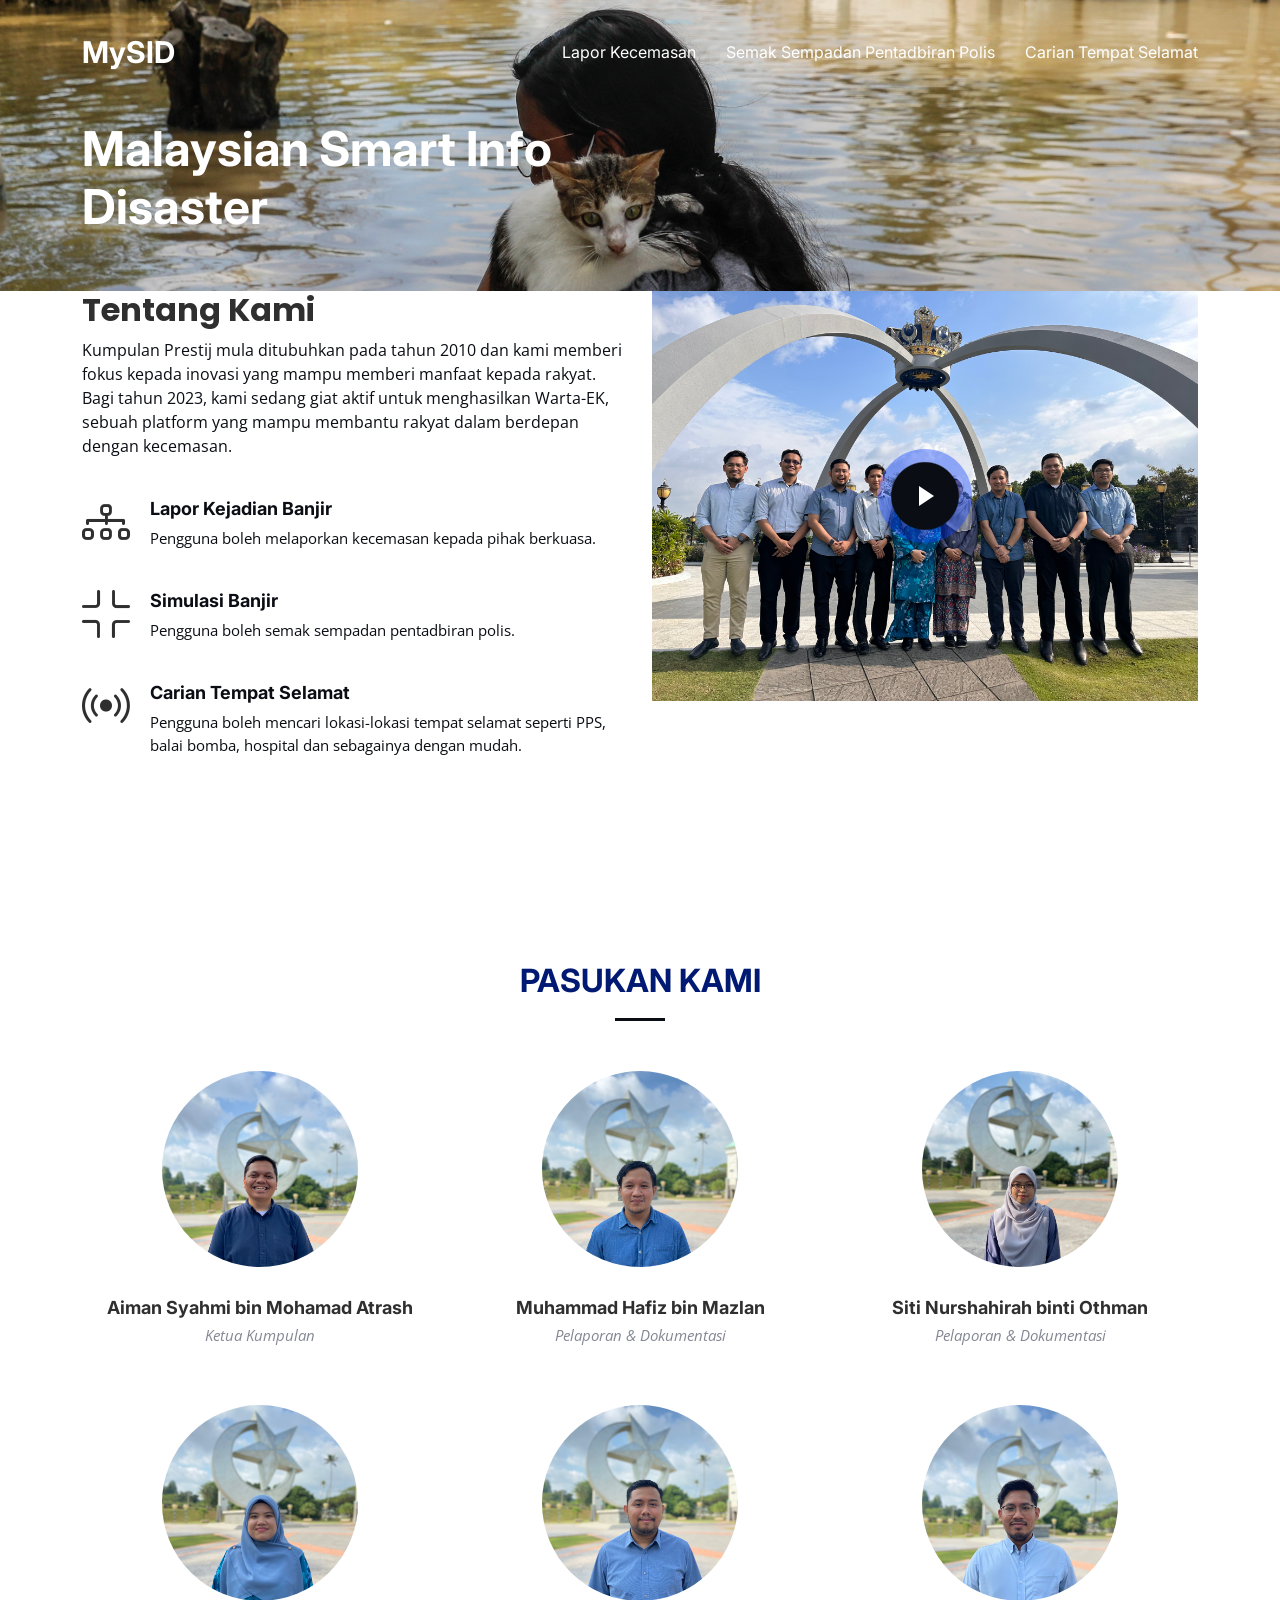
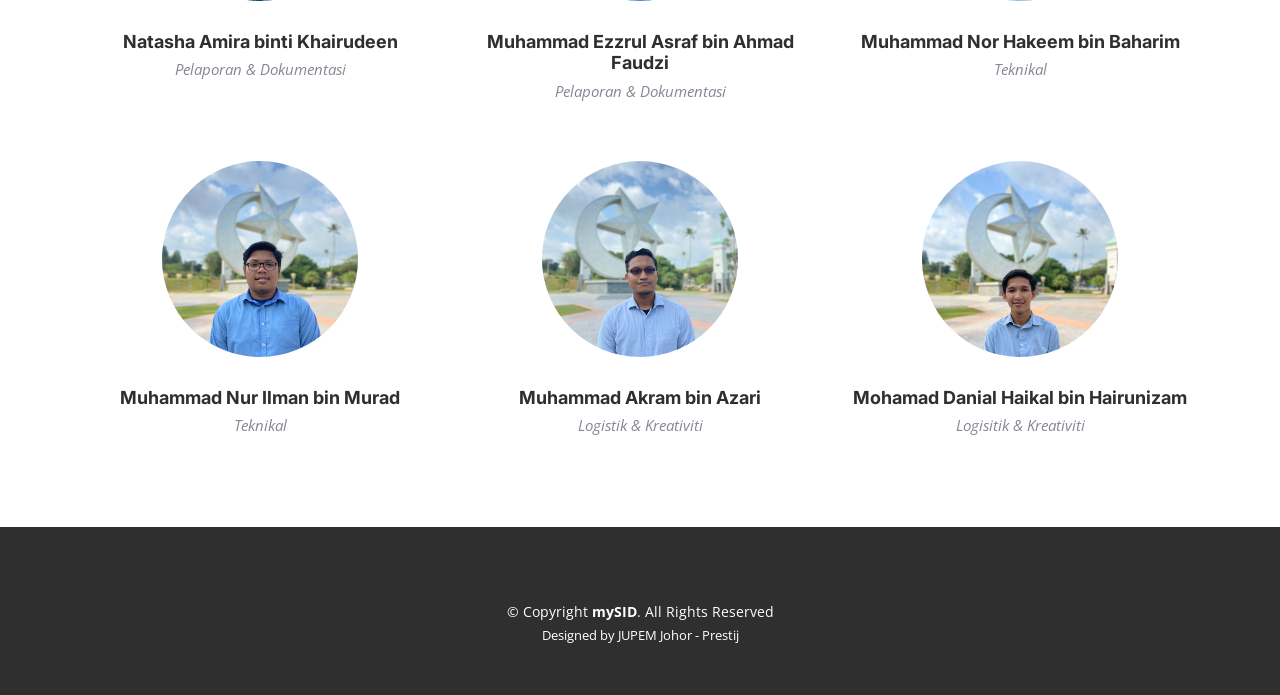
==== Tentang Kami.html @ 5b36e7e1 "Update Polis Warta" ====
<!DOCTYPE html>
<html lang="en">

<head>
  <meta charset="utf-8">
  <meta content="width=device-width, initial-scale=1.0" name="viewport">

  <title>MySID</title>
  <meta content="" name="description">
  <meta content="" name="keywords">

  <!-- Favicons -->
  <link href="assets/img/favicon-76.png" rel="icon">
  <link href="logis-assets/img/apple-touch-icon.png" rel="apple-touch-icon">

  <!-- Google Fonts -->
  <link rel="preconnect" href="https://fonts.googleapis.com">
  <link rel="preconnect" href="https://fonts.gstatic.com" crossorigin>
  <link href="https://fonts.googleapis.com/css2?family=Open+Sans:ital,wght@0,300;0,400;0,500;0,600;0,700;1,300;1,400;1,600;1,700&family=Poppins:ital,wght@0,300;0,400;0,500;0,600;0,700;1,300;1,400;1,500;1,600;1,700&family=Inter:ital,wght@0,300;0,400;0,500;0,600;0,700;1,300;1,400;1,500;1,600;1,700&display=swap" rel="stylesheet">

  <!-- Vendor CSS Files -->
  <link href="logis-assets/vendor/bootstrap/css/bootstrap.min.css" rel="stylesheet">
  <link href="logis-assets/vendor/bootstrap-icons/bootstrap-icons.css" rel="stylesheet">
  <link href="logis-assets/vendor/fontawesome-free/css/all.min.css" rel="stylesheet">
  <link href="logis-assets/vendor/glightbox/css/glightbox.min.css" rel="stylesheet">
  <link href="logis-assets/vendor/swiper/swiper-bundle.min.css" rel="stylesheet">
  <link href="logis-assets/vendor/aos/aos.css" rel="stylesheet">

  <!-- Template Main CSS File -->
  <link href="logis-assets/css/main.css" rel="stylesheet">

  <!-- =======================================================
  * Template Name: Logis
  * Updated: May 30 2023 with Bootstrap v5.3.0
  * Template URL: https://bootstrapmade.com/logis-bootstrap-logistics-website-template/
  * Author: BootstrapMade.com
  * License: https://bootstrapmade.com/license/
  ======================================================== -->
</head>

<body>

  <!-- ======= Header ======= -->
  <header id="header" class="header d-flex align-items-center fixed-top">
    <div class="container-fluid container-xl d-flex align-items-center justify-content-between">

      <a href="index.html" class="logo d-flex align-items-center">
        <!-- Uncomment the line below if you also wish to use an image logo -->
        <!-- <img src="logis-assets/img/logo.png" alt=""> -->
        <h1>MySID</h1>
      </a>

      <i class="mobile-nav-toggle mobile-nav-show bi bi-list"></i>
      <i class="mobile-nav-toggle mobile-nav-hide d-none bi bi-x"></i>
      <nav id="navbar" class="navbar">
        <ul>
          <li><a href="index.html" class="active">Lapor Kecemasan</a></li>
          <!-- <li><a href="index.html" class="active">Modul Agensi Penyelamat</a></li> -->
          <li><a href="index.html" class="active">Semak Sempadan Pentadbiran Polis</a></li>
          <li><a href="index.html" class="active">Carian Tempat Selamat</a></li>
        </ul>
      </nav><!-- .navbar -->

    </div>
  </header><!-- End Header -->
  <!-- End Header -->

  <!-- ======= Hero Section ======= -->
  <section id="hero" class="hero d-flex align-items-center">
    <div class="container">
      <div class="row gy-4 d-flex justify-content-between">
        <div class="col-lg-6 order-2 order-lg-1 d-flex flex-column justify-content-center">
          <h2 data-aos="fade-up">Malaysian Smart Info Disaster</h2>
          <!-- <p data-aos="fade-up" data-aos-delay="100">Laman web ini bertujuan untuk membantu mangsa banjir dengan menyediakan platform di mana mereka boleh melaporkan kes banjir dan mencari tempat perlindungan terdekat di Malaysia. Dalam situasi banjir yang sering berlaku di negara ini, laman web ini memberikan sokongan penting kepada mangsa dan masyarakat secara keseluruhan.</p> -->
           <div class="row gy-4" data-aos="fade-up" data-aos-delay="400"></div>         
        </div>

        <!-- <div class="col-lg-5 order-1 order-lg-2 hero-img" data-aos="zoom-out">
          <img src="logis-assets/img/hero-img.svg" class="img-fluid mb-3 mb-lg-0" alt="">
        </div> -->

      </div>
    </div>
  </section><!-- End Hero Section -->

  <main id="main">

        <!-- ======= About Us Section ======= -->
    <section id="about" class="about pt-0">
      <div class="container" data-aos="fade-up">

        <div class="row gy-4">
          <div class="col-lg-6 position-relative align-self-start order-lg-last order-first">
            <img src="gambar_kik/kumpulan.jpg" class="img-fluid" alt="">
            <a href="https://youtu.be/jjd_rnGp9uA?si=8xL1IkpUVfkGValc" class="glightbox play-btn"></a>
          </div>
          <div class="col-lg-6 content order-last  order-lg-first">
            <h3>Tentang Kami</h3>
            <p>
              Kumpulan Prestij mula ditubuhkan pada tahun 2010 dan kami memberi fokus kepada inovasi yang mampu memberi manfaat kepada rakyat. Bagi tahun 2023, kami sedang giat aktif untuk menghasilkan Warta-EK, sebuah platform yang mampu membantu rakyat dalam berdepan dengan kecemasan.
            </p>
            <ul>
              <li data-aos="fade-up" data-aos-delay="100">
                <i class="bi bi-diagram-3"></i>
                <div>
                  <h5><a href="index.html" class="active">Lapor Kejadian Banjir</a></h5>
                  <p>Pengguna boleh melaporkan kecemasan kepada pihak berkuasa.</p>
                </div>
              </li>
              <li data-aos="fade-up" data-aos-delay="200">
                <i class="bi bi-fullscreen-exit"></i>
                <div>
                  <h5><a href="index.html" class="active">Simulasi Banjir</a></h5>
                  <p>Pengguna boleh semak sempadan pentadbiran polis.</p>
                </div>
              </li>
              <li data-aos="fade-up" data-aos-delay="300">
                <i class="bi bi-broadcast"></i>
                <div>
                  <h5><a href="index.html" class="active">Carian Tempat Selamat</a></h5>
                  <p>Pengguna boleh mencari lokasi-lokasi tempat selamat seperti PPS, balai bomba, hospital dan sebagainya dengan mudah.</p>
                </div>
              </li>
            </ul>
          </div>
        </div>

      </div>
    </section><!-- End About Us Section -->

    <!-- ======= Our Team Section ======= -->
    <section id="team" class="team">
      <div class="container" data-aos="fade-up">

        <div class="section-header">
          <h2>Pasukan Kami</h2>
          <!-- <p>Aperiam dolorum et et wuia molestias qui eveniet numquam nihil porro incidunt dolores placeat sunt id nobis omnis tiledo stran delop</p> -->
        </div>

        <div class="row gy-5">

          <div class="col-lg-4 col-md-6 member" data-aos="fade-up" data-aos-delay="100">
            <div class="member-img">
              <img src="gambar_kik/aiman.jpg" class="img-fluid" alt="">
            </div>
            <div class="member-info text-center">
              <h4>Aiman Syahmi bin Mohamad Atrash</h4>
              <span>Ketua Kumpulan</span>
            </div>
          </div><!-- End Team Member -->

          <div class="col-lg-4 col-md-6 member" data-aos="fade-up" data-aos-delay="100">
            <div class="member-img">
              <img src="gambar_kik/hafiz.jpg" class="img-fluid" alt="">
            </div>
            <div class="member-info text-center">
              <h4>Muhammad Hafiz bin Mazlan</h4>
              <span>Pelaporan & Dokumentasi</span>
            </div>
          </div><!-- End Team Member -->

          <div class="col-lg-4 col-md-6 member" data-aos="fade-up" data-aos-delay="100">
            <div class="member-img">
              <img src="gambar_kik/shira.jpg" class="img-fluid" alt="">
            </div>
            <div class="member-info text-center">
              <h4>Siti Nurshahirah binti Othman</h4>
              <span>Pelaporan & Dokumentasi</span>
            </div>
          </div><!-- End Team Member -->

          <div class="col-lg-4 col-md-6 member" data-aos="fade-up" data-aos-delay="100">
            <div class="member-img">
              <img src="gambar_kik/tasha.jpg" class="img-fluid" alt="">
            </div>
            <div class="member-info text-center">
              <h4>Natasha Amira binti Khairudeen</h4>
              <span>Pelaporan & Dokumentasi</span>
            </div>
          </div><!-- End Team Member -->

          <div class="col-lg-4 col-md-6 member" data-aos="fade-up" data-aos-delay="100">
            <div class="member-img">
              <img src="gambar_kik/ji.jpg" class="img-fluid" alt="">
            </div>
            <div class="member-info text-center">
              <h4>Muhammad Ezzrul Asraf bin Ahmad Faudzi</h4>
              <span>Pelaporan & Dokumentasi</span>
            </div>
          </div><!-- End Team Member -->

          <div class="col-lg-4 col-md-6 member" data-aos="fade-up" data-aos-delay="100">
            <div class="member-img">
              <img src="gambar_kik/akem.jpg" class="img-fluid" alt="">
            </div>
            <div class="member-info text-center">
              <h4>Muhammad Nor Hakeem bin Baharim</h4>
              <span>Teknikal</span>
            </div>
          </div><!-- End Team Member -->

          <div class="col-lg-4 col-md-6 member" data-aos="fade-up" data-aos-delay="100">
            <div class="member-img">
              <img src="gambar_kik/ilman.jpg" class="img-fluid" alt="">
            </div>
            <div class="member-info text-center">
              <h4>Muhammad Nur Ilman bin Murad</h4>
              <span>Teknikal</span>
            </div>
          </div><!-- End Team Member -->

          <div class="col-lg-4 col-md-6 member" data-aos="fade-up" data-aos-delay="100">
            <div class="member-img">
              <img src="gambar_kik/akram.jpg" class="img-fluid" alt="">
            </div>
            <div class="member-info text-center">
              <h4>Muhammad Akram bin Azari</h4>
              <span>Logistik & Kreativiti</span>
            </div>
          </div><!-- End Team Member -->

          <div class="col-lg-4 col-md-6 member" data-aos="fade-up" data-aos-delay="100">
            <div class="member-img">
              <img src="gambar_kik/danial.jpg" class="img-fluid" alt="">
            </div>
            <div class="member-info text-center">
              <h4>Mohamad Danial Haikal bin Hairunizam</h4>
              <span>Logisitik & Kreativiti</span>
            </div>
          </div><!-- End Team Member -->

          



        </div>

      </div>
    </section><!-- End Our Team Section -->



  </main><!-- End #main -->

  <!-- ======= Footer ======= -->
  <footer id="footer" class="footer">

  

    <div class="container mt-4">
      <div class="copyright">
        &copy; Copyright <strong><span>mySID</span></strong>. All Rights Reserved
      </div>
      <div class="credits">
        <!-- All the links in the footer should remain intact. -->
        <!-- You can delete the links only if you purchased the pro version. -->
        <!-- Licensing information: https://bootstrapmade.com/license/ -->
        <!-- Purchase the pro version with working PHP/AJAX contact form: https://bootstrapmade.com/logis-bootstrap-logistics-website-template/ -->
        Designed by <a>JUPEM Johor - Prestij</a>
      </div>
    </div>

  </footer><!-- End Footer -->
  <!-- End Footer -->

  <a href="#" class="scroll-top d-flex align-items-center justify-content-center"><i class="bi bi-arrow-up-short"></i></a>

  <div id="preloader"></div>

  <!-- Vendor JS Files -->
  <script src="logis-assets/vendor/bootstrap/js/bootstrap.bundle.min.js"></script>
  <script src="logis-assets/vendor/purecounter/purecounter_vanilla.js"></script>
  <script src="logis-assets/vendor/glightbox/js/glightbox.min.js"></script>
  <script src="logis-assets/vendor/swiper/swiper-bundle.min.js"></script>
  <script src="logis-assets/vendor/aos/aos.js"></script>
  <script src="logis-assets/vendor/php-email-form/validate.js"></script>

  <!-- Template Main JS File -->
  <script src="logis-assets/js/main.js"></script>

</body>

</html>
---- logis-assets/css/main.css ----
/**
* Template Name: Logis
* Updated: May 30 2023 with Bootstrap v5.3.0
* Template URL: https://bootstrapmade.com/logis-bootstrap-logistics-website-template/
* Author: BootstrapMade.com
* License: https://bootstrapmade.com/license/
*/

/*--------------------------------------------------------------
# Set main reusable colors and fonts using CSS variables
# Learn more about CSS variables at https://developer.mozilla.org/en-US/docs/Web/CSS/Using_CSS_custom_properties
--------------------------------------------------------------*/
/* Fonts */
:root {
  --font-default: "Open Sans", system-ui, -apple-system, "Segoe UI", Roboto, "Helvetica Neue", Arial, "Noto Sans", "Liberation Sans", sans-serif, "Apple Color Emoji", "Segoe UI Emoji", "Segoe UI Symbol", "Noto Color Emoji";
  --font-primary: "Inter", sans-serif;
  --font-secondary: "Poppins", sans-serif;
}

/* Colors */
:root {
  --color-default: #0a0d13;
  --color-primary: #0a0d13;
  --color-secondary: #2f2f2f;
}

/* Smooth scroll behavior */
:root {
  scroll-behavior: smooth;
}

/*--------------------------------------------------------------
# General
--------------------------------------------------------------*/
body {
  font-family: var(--font-default);
  color: var(--color-default);
}

a {
  color: var(--color-primary);
  text-decoration: none;
}

a:hover {
  color: #406aff;
  text-decoration: none;
}

h1,
h2,
h3,
h4,
h5,
h6 {
  font-family: var(--font-primary);
}

/*--------------------------------------------------------------
# Sections & Section Header
--------------------------------------------------------------*/
section {
  padding: 80px 0;
  overflow: hidden;
}

.section-header {
  text-align: center;
  padding: 30px 0;
  position: relative;
}

.section-header h2 {
  font-size: 32px;
  font-weight: 700;
  text-transform: uppercase;
  margin-bottom: 20px;
  padding-bottom: 0;
  color: #001973;
  position: relative;
  z-index: 2;
  margin-bottom: 20px;
  padding-bottom: 20px;
  position: relative;
}

.section-header h2:after {
  content: "";
  position: absolute;
  display: block;
  width: 50px;
  height: 3px;
  background: var(--color-primary);
  left: 0;
  right: 0;
  bottom: 0;
  margin: auto;
}

.section-header span {
  position: absolute;
  top: 46px;
  color: rgba(14, 29, 52, 0.06);
  left: 0;
  right: 0;
  z-index: 1;
  font-weight: 700;
  font-size: 56px;
  text-transform: uppercase;
  line-height: 0;
}

.section-header p {
  margin-bottom: 0;
  position: relative;
  z-index: 2;
}

@media (max-width: 640px) {
  .section-header h2 {
    font-size: 28px;
    margin-bottom: 15px;
  }

  .section-header span {
    font-size: 38px;
  }
}

/*--------------------------------------------------------------
# Breadcrumbs
--------------------------------------------------------------*/
.breadcrumbs .page-header {
  padding: 140px 0 80px 0;
  position: relative;
  background-size: cover;
  background-position: center;
  background-repeat: no-repeat;
}

.breadcrumbs .page-header:before {
  content: "";
  background-color: rgba(14, 29, 52, 0.8);
  position: absolute;
  inset: 0;
}

.breadcrumbs .page-header h2 {
  font-size: 56px;
  font-weight: 500;
  color: #fff;
  font-family: var(--font-secondary);
}

.breadcrumbs .page-header p {
  color: rgba(255, 255, 255, 0.8);
}

.breadcrumbs nav {
  background-color: #f3f6fc;
  padding: 20px 0;
}

.breadcrumbs nav ol {
  display: flex;
  flex-wrap: wrap;
  list-style: none;
  margin: 0;
  padding: 0;
  font-size: 16px;
  font-weight: 600;
  color: var(--color-secondary);
}

.breadcrumbs nav ol a {
  color: var(--color-primary);
  transition: 0.3s;
}

.breadcrumbs nav ol a:hover {
  text-decoration: underline;
}

.breadcrumbs nav ol li+li {
  padding-left: 10px;
}

.breadcrumbs nav ol li+li::before {
  display: inline-block;
  padding-right: 10px;
  color: #4278cc;
  content: "/";
}

/*--------------------------------------------------------------
# Scroll top button
--------------------------------------------------------------*/
.scroll-top {
  position: fixed;
  visibility: hidden;
  opacity: 0;
  right: 15px;
  bottom: 15px;
  z-index: 99999;
  background: var(--color-primary);
  width: 40px;
  height: 40px;
  border-radius: 4px;
  transition: all 0.4s;
}

.scroll-top i {
  font-size: 24px;
  color: #fff;
  line-height: 0;
}

.scroll-top:hover {
  background: rgba(13, 66, 255, 0.8);
  color: #fff;
}

.scroll-top.active {
  visibility: visible;
  opacity: 1;
}

/*--------------------------------------------------------------
# Preloader
--------------------------------------------------------------*/
#preloader {
  position: fixed;
  inset: 0;
  z-index: 9999;
  overflow: hidden;
  background: #fff;
  transition: all 0.6s ease-out;
  width: 100%;
  height: 100vh;
}

#preloader:before,
#preloader:after {
  content: "";
  position: absolute;
  border: 4px solid var(--color-primary);
  border-radius: 50%;
  animation: animate-preloader 2s cubic-bezier(0, 0.2, 0.8, 1) infinite;
}

#preloader:after {
  animation-delay: -0.5s;
}

@keyframes animate-preloader {
  0% {
    width: 10px;
    height: 10px;
    top: calc(50% - 5px);
    left: calc(50% - 5px);
    opacity: 1;
  }

  100% {
    width: 72px;
    height: 72px;
    top: calc(50% - 36px);
    left: calc(50% - 36px);
    opacity: 0;
  }
}

/*--------------------------------------------------------------
# Disable aos animation delay on mobile devices
--------------------------------------------------------------*/
@media screen and (max-width: 768px) {
  [data-aos-delay] {
    transition-delay: 0 !important;
  }
}

/*--------------------------------------------------------------
# Header
--------------------------------------------------------------*/
.header {
  transition: all 0.5s;
  z-index: 997;
  padding: 30px 0;
}

.header.sticked {
  background: rgba(14, 29, 52, 0.9);
  padding: 15px 0;
  box-shadow: 0px 2px 20px rgba(14, 29, 52, 0.1);
}

.header .logo img {
  max-height: 40px;
  margin-right: 6px;
}

.header .logo h1 {
  font-size: 30px;
  margin: 0;
  font-weight: 700;
  color: #fff;
  font-family: var(--font-primary);
}

/*--------------------------------------------------------------
# Desktop Navigation
--------------------------------------------------------------*/
@media (min-width: 1280px) {
  .navbar {
    padding: 0;
  }

  .navbar ul {
    margin: 0;
    padding: 0;
    display: flex;
    list-style: none;
    align-items: center;
  }

  .navbar li {
    position: relative;
  }

  .navbar a,
  .navbar a:focus {
    display: flex;
    align-items: center;
    justify-content: space-between;
    padding: 10px 0 10px 30px;
    font-family: var(--font-primary);
    font-size: 16px;
    font-weight: 400;
    color: rgba(255, 255, 255, 0.6);
    white-space: nowrap;
    transition: 0.3s;
  }

  .navbar a i,
  .navbar a:focus i {
    font-size: 12px;
    line-height: 0;
    margin-left: 5px;
  }

  .navbar a:hover,
  .navbar .active,
  .navbar .active:focus,
  .navbar li:hover>a {
    color: #fff;
  }

  .navbar .get-a-quote,
  .navbar .get-a-quote:focus {
    background: var(--color-primary);
    padding: 8px 20px;
    margin-left: 30px;
    border-radius: 4px;
    color: #fff;
  }

  .navbar .get-a-quote:hover,
  .navbar .get-a-quote:focus:hover {
    color: #fff;
    background: #2756ff;
  }

  .navbar .dropdown ul {
    display: block;
    position: absolute;
    left: 14px;
    top: calc(100% + 30px);
    margin: 0;
    padding: 10px 0;
    z-index: 99;
    opacity: 0;
    visibility: hidden;
    background: #fff;
    box-shadow: 0px 0px 30px rgba(127, 137, 161, 0.25);
    transition: 0.3s;
    border-radius: 4px;
  }

  .navbar .dropdown ul li {
    min-width: 200px;
  }

  .navbar .dropdown ul a {
    padding: 10px 20px;
    font-size: 15px;
    text-transform: none;
    font-weight: 400;
    color: var(--color-secondary);
  }

  .navbar .dropdown ul a i {
    font-size: 12px;
  }

  .navbar .dropdown ul a:hover,
  .navbar .dropdown ul .active:hover,
  .navbar .dropdown ul li:hover>a {
    color: var(--color-primary);
  }

  .navbar .dropdown:hover>ul {
    opacity: 1;
    top: 100%;
    visibility: visible;
  }

  .navbar .dropdown .dropdown ul {
    top: 0;
    left: calc(100% - 30px);
    visibility: hidden;
  }

  .navbar .dropdown .dropdown:hover>ul {
    opacity: 1;
    top: 0;
    left: 100%;
    visibility: visible;
  }
}

@media (min-width: 1280px) and (max-width: 1366px) {
  .navbar .dropdown .dropdown ul {
    left: -90%;
  }

  .navbar .dropdown .dropdown:hover>ul {
    left: -100%;
  }
}

@media (min-width: 1280px) {

  .mobile-nav-show,
  .mobile-nav-hide {
    display: none;
  }
}

/*--------------------------------------------------------------
# Mobile Navigation
--------------------------------------------------------------*/
@media (max-width: 1279px) {
  .navbar {
    position: fixed;
    top: 0;
    right: -100%;
    width: 100%;
    max-width: 400px;
    bottom: 0;
    transition: 0.3s;
    z-index: 9997;
  }

  .navbar ul {
    position: absolute;
    inset: 0;
    padding: 50px 0 10px 0;
    margin: 0;
    background: rgba(14, 29, 52, 0.9);
    overflow-y: auto;
    transition: 0.3s;
    z-index: 9998;
  }

  .navbar a,
  .navbar a:focus {
    display: flex;
    align-items: center;
    justify-content: space-between;
    padding: 12px 20px;
    font-family: var(--font-primary);
    font-size: 16px;
    font-weight: 500;
    color: rgba(255, 255, 255, 0.7);
    white-space: nowrap;
    transition: 0.3s;
  }

  .navbar a i,
  .navbar a:focus i {
    font-size: 12px;
    line-height: 0;
    margin-left: 5px;
  }

  .navbar a:hover,
  .navbar .active,
  .navbar .active:focus,
  .navbar li:hover>a {
    color: #fff;
  }

  .navbar .get-a-quote,
  .navbar .get-a-quote:focus {
    background: var(--color-primary);
    padding: 8px 20px;
    border-radius: 4px;
    margin: 15px;
    color: #fff;
  }

  .navbar .get-a-quote:hover,
  .navbar .get-a-quote:focus:hover {
    color: #fff;
    background: rgba(13, 66, 255, 0.8);
  }

  .navbar .dropdown ul,
  .navbar .dropdown .dropdown ul {
    position: static;
    display: none;
    padding: 10px 0;
    margin: 10px 20px;
    transition: all 0.5s ease-in-out;
    border: 1px solid #19335c;
  }

  .navbar .dropdown>.dropdown-active,
  .navbar .dropdown .dropdown>.dropdown-active {
    display: block;
  }

  .mobile-nav-show {
    color: #fff;
    font-size: 28px;
    cursor: pointer;
    line-height: 0;
    transition: 0.5s;
    z-index: 9999;
    margin-right: 10px;
  }

  .mobile-nav-hide {
    color: #fff;
    font-size: 32px;
    cursor: pointer;
    line-height: 0;
    transition: 0.5s;
    position: fixed;
    right: 20px;
    top: 20px;
    z-index: 9999;
  }

  .mobile-nav-active {
    overflow: hidden;
  }

  .mobile-nav-active .navbar {
    right: 0;
  }

  .mobile-nav-active .navbar:before {
    content: "";
    position: fixed;
    inset: 0;
    background: rgba(14, 29, 52, 0.8);
    z-index: 9996;
  }
}



/*--------------------------------------------------------------
# About Us Section
--------------------------------------------------------------*/
.about .content h3 {
  
  font-weight: 700;
  font-size: 32px;
  font-family: var(--font-secondary);
  color: #2f2f2f;
}

.about .content ul {
  list-style: none;
  padding: 0;
}

.about .content ul li {
  display: flex;
  align-items: flex-start;
  margin-top: 40px;
}

.about .content ul i {
  flex-shrink: 0;
  font-size: 48px;
  /* color: var(--color-primary); */
  color:#2f2f2f;
  margin-right: 20px;
  line-height: 0;
}

.about .content ul h5 {
  font-size: 18px;
  font-weight: 700;
  color: #2f2f2f;
}

.about .content ul p {
  font-size: 15px;
}

.about .content p:last-child {
  margin-bottom: 0;
}

.about .play-btn {
  width: 94px;
  height: 94px;
  background: radial-gradient(var(--color-primary) 50%, rgba(13, 66, 255, 0.4) 52%);
  border-radius: 50%;
  display: block;
  position: absolute;
  left: calc(50% - 47px);
  top: calc(50% - 47px);
  overflow: hidden;
}

.about .play-btn:before {
  content: "";
  position: absolute;
  width: 120px;
  height: 120px;
  animation-delay: 0s;
  animation: pulsate-btn 2s;
  animation-direction: forwards;
  animation-iteration-count: infinite;
  animation-timing-function: steps;
  opacity: 1;
  border-radius: 50%;
  border: 5px solid rgba(13, 66, 255, 0.7);
  top: -15%;
  left: -15%;
  background: rgba(198, 16, 0, 0);
}

.about .play-btn:after {
  content: "";
  position: absolute;
  left: 50%;
  top: 50%;
  transform: translateX(-40%) translateY(-50%);
  width: 0;
  height: 0;
  border-top: 10px solid transparent;
  border-bottom: 10px solid transparent;
  border-left: 15px solid #fff;
  z-index: 100;
  transition: all 400ms cubic-bezier(0.55, 0.055, 0.675, 0.19);
}

.about .play-btn:hover:before {
  content: "";
  position: absolute;
  left: 50%;
  top: 50%;
  transform: translateX(-40%) translateY(-50%);
  width: 0;
  height: 0;
  border: none;
  border-top: 10px solid transparent;
  border-bottom: 10px solid transparent;
  border-left: 15px solid #fff;
  z-index: 200;
  animation: none;
  border-radius: 0;
}

.about .play-btn:hover:after {
  border-left: 15px solid var(--color-primary);
  transform: scale(20);
}

@keyframes pulsate-btn {
  0% {
    transform: scale(0.6, 0.6);
    opacity: 1;
  }

  100% {
    transform: scale(1, 1);
    opacity: 0;
  }
}

/*--------------------------------------------------------------
# Services Section
--------------------------------------------------------------*/
.services .card {
  border: 1px solid rgba(14, 29, 52, 0.15);
  background: #fff;
  position: relative;
  border-radius: 0;
  height: 100%;
}

.services .card .card-img {
  overflow: hidden;
  margin-bottom: 15px;
  border-radius: 0;
}

.services .card .card-img img {
  transition: 0.3s ease-in-out;
}

.services .card h3 {
  font-weight: 700;
  font-size: 18px;
  margin-bottom: 5px;
  padding: 10px 30px;
  text-transform: uppercase;
}

.services .card a {
  color: #001973;
  transition: 0.3;
}

.services .card a:hover {
  color: var(--color-primary);
}

.services .card p {
  padding: 0 30px;
  margin-bottom: 30px;
  color: var(--color-secondary);
  font-size: 15px;
}

.services .card:hover .card-img img {
  transform: scale(1.1);
}

/*--------------------------------------------------------------
# Call To Action Section
--------------------------------------------------------------*/
.call-to-action {
  background: linear-gradient(rgba(14, 29, 52, 0.6), rgba(14, 29, 52, 0.8)), url("../img/cta-bg.jpg") center center;
  background-size: cover;
  padding: 100px 0;
}

@media (min-width: 1365px) {
  .call-to-action {
    background-attachment: fixed;
  }
}

.call-to-action h3 {
  color: #fff;
  font-size: 28px;
  font-weight: 700;
}

.call-to-action p {
  color: #fff;
}

.call-to-action .cta-btn {
  font-family: var(--font-primary);
  font-weight: 500;
  font-size: 16px;
  letter-spacing: 1px;
  display: inline-block;
  padding: 12px 40px;
  border-radius: 5px;
  transition: 0.5s;
  margin: 10px;
  border: 2px solid #fff;
  color: #fff;
}

.call-to-action .cta-btn:hover {
  background: var(--color-primary);
  border: 2px solid var(--color-primary);
}

/*--------------------------------------------------------------
# Features Section
--------------------------------------------------------------*/
.features {
  padding-top: 80px;
}

.features .features-item+.features-item {
  margin-top: 100px;
}

@media (max-width: 640px) {
  .features .features-item+.features-item {
    margin-top: 40px;
  }
}

.features .features-item h3 {
  font-weight: 600;
  font-size: 26px;
  color: #001973;
}

.features .features-item ul {
  list-style: none;
  padding: 0;
}

.features .features-item ul li {
  padding-bottom: 10px;
}

.features .features-item ul li:last-child {
  padding-bottom: 0;
}

.features .features-item ul i {
  font-size: 20px;
  padding-right: 4px;
  color: var(--color-primary);
}

.features .features-item p:last-child {
  margin-bottom: 0;
}

/*--------------------------------------------------------------
# Pricing Section
--------------------------------------------------------------*/
.pricing .pricing-item {
  padding: 60px 40px;
  box-shadow: 0 3px 20px -2px rgba(108, 117, 125, 0.15);
  background: #fff;
  height: 100%;
  border-top: 4px solid #fff;
  border-radius: 5px;
}

.pricing h3 {
  font-weight: 600;
  margin-bottom: 15px;
  font-size: 20px;
  color: var(--color-secondary);
}

.pricing h4 {
  font-size: 48px;
  color: var(--color-primary);
  font-weight: 400;
  font-family: var(--font-primary);
  margin-bottom: 25px;
}

.pricing h4 sup {
  font-size: 28px;
}

.pricing h4 span {
  color: rgba(108, 117, 125, 0.8);
  font-size: 18px;
}

.pricing ul {
  padding: 20px 0;
  list-style: none;
  color: #6c757d;
  text-align: left;
  line-height: 20px;
}

.pricing ul li {
  padding: 10px 0;
  display: flex;
  align-items: center;
}

.pricing ul i {
  color: #059652;
  font-size: 24px;
  padding-right: 3px;
}

.pricing ul .na {
  color: rgba(108, 117, 125, 0.5);
}

.pricing ul .na i {
  color: rgba(108, 117, 125, 0.5);
}

.pricing ul .na span {
  text-decoration: line-through;
}

.pricing .buy-btn {
  display: inline-block;
  padding: 12px 35px;
  border-radius: 4px;
  color: var(--color-primary);
  transition: none;
  font-size: 16px;
  font-weight: 500;
  font-family: var(--font-primary);
  transition: 0.3s;
  border: 1px solid var(--color-primary);
}

.pricing .buy-btn:hover {
  background: var(--color-primary);
  color: #fff;
}

.pricing .featured {
  border-top-color: var(--color-primary);
}

.pricing .featured .buy-btn {
  background: var(--color-primary);
  color: #fff;
}

@media (max-width: 992px) {
  .pricing .box {
    max-width: 60%;
    margin: 0 auto 30px auto;
  }
}

@media (max-width: 767px) {
  .pricing .box {
    max-width: 80%;
    margin: 0 auto 30px auto;
  }
}

@media (max-width: 420px) {
  .pricing .box {
    max-width: 100%;
    margin: 0 auto 30px auto;
  }
}

/*--------------------------------------------------------------
# Frequently Asked Questions Section
--------------------------------------------------------------*/
.faq {
  padding-top: 80px;
}

.faq .accordion-item {
  border: 0;
  margin-bottom: 10px;
}

.faq .accordion-collapse {
  border: 0;
}

.faq .accordion-button {
  padding: 15px 30px 20px 60px;
  font-weight: 600;
  border: 0;
  font-size: 18px;
  color: var(--color-default);
  text-align: left;
  background: rgba(14, 29, 52, 0.03);
  border-radius: 5px;
}

.faq .accordion-button:focus {
  box-shadow: none;
}

.faq .accordion-button:not(.collapsed) {
  color: var(--color-primary);
  border-bottom: 0;
  box-shadow: none;
}

.faq .question-icon {
  position: absolute;
  top: 14px;
  left: 25px;
  font-size: 20px;
  color: var(--color-primary);
}

.faq .accordion-button:after {
  position: absolute;
  right: 15px;
  top: 15px;
}

.faq .accordion-body {
  padding: 0 30px 25px 60px;
  border: 0;
  background: rgba(14, 29, 52, 0.03);
  border-radius: 5px;
}

/*--------------------------------------------------------------
# Testimonials Section
--------------------------------------------------------------*/
.testimonials {
  padding: 80px 0;
  background: url("../img/testimonials-bg.jpg") no-repeat;
  background-position: center center;
  background-size: cover;
  position: relative;
}

.testimonials::before {
  content: "";
  position: absolute;
  inset: 0;
  background: rgba(14, 29, 52, 0.7);
}

.testimonials .section-header {
  margin-bottom: 40px;
}

.testimonials .testimonials-carousel,
.testimonials .testimonials-slider {
  overflow: hidden;
}

.testimonials .testimonial-item {
  text-align: center;
  color: #fff;
}

.testimonials .testimonial-item .testimonial-img {
  width: 100px;
  border-radius: 50%;
  border: 6px solid rgba(255, 255, 255, 0.15);
  margin: 0 auto;
}

.testimonials .testimonial-item h3 {
  font-size: 20px;
  font-weight: bold;
  margin: 10px 0 5px 0;
  color: #fff;
}

.testimonials .testimonial-item h4 {
  font-size: 14px;
  color: rgba(255, 255, 255, 0.6);
  margin: 0 0 15px 0;
}

.testimonials .testimonial-item .stars {
  margin-bottom: 15px;
}

.testimonials .testimonial-item .stars i {
  color: #ffc107;
  margin: 0 1px;
}

.testimonials .testimonial-item .quote-icon-left,
.testimonials .testimonial-item .quote-icon-right {
  color: rgba(255, 255, 255, 0.6);
  font-size: 26px;
  line-height: 0;
}

.testimonials .testimonial-item .quote-icon-left {
  display: inline-block;
  left: -5px;
  position: relative;
}

.testimonials .testimonial-item .quote-icon-right {
  display: inline-block;
  right: -5px;
  position: relative;
  top: 10px;
  transform: scale(-1, -1);
}

.testimonials .testimonial-item p {
  font-style: italic;
  margin: 0 auto 15px auto;
}

.testimonials .swiper-pagination {
  margin-top: 20px;
  position: relative;
}

.testimonials .swiper-pagination .swiper-pagination-bullet {
  width: 12px;
  height: 12px;
  background-color: rgba(255, 255, 255, 0.4);
  opacity: 0.5;
}

.testimonials .swiper-pagination .swiper-pagination-bullet-active {
  background-color: #fff;
  opacity: 1;
}

@media (min-width: 992px) {
  .testimonials .testimonial-item p {
    width: 80%;
  }
}

/*--------------------------------------------------------------
# Stats Counter Section
--------------------------------------------------------------*/
.stats-counter .stats-item {
  padding: 30px;
  width: 100%;
}

.stats-counter .stats-item span {
  font-size: 48px;
  display: block;
  color: var(--color-secondary);
  font-weight: 700;
  margin-bottom: 20px;
  padding-bottom: 20px;
  position: relative;
}

.stats-counter .stats-item span:after {
  content: "";
  position: absolute;
  display: block;
  width: 25px;
  height: 3px;
  background: var(--color-primary);
  left: 0;
  right: 0;
  bottom: 0;
  margin: auto;
}

.stats-counter .stats-item p {
  padding: 0;
  margin: 0;
  font-family: var(--font-primary);
  font-size: 15px;
  font-weight: 500;
  color: var(--color-secondary);
}

/*--------------------------------------------------------------
# Our Team Section
--------------------------------------------------------------*/
.team .member {
  position: relative;
}

.team .member .member-img {
  margin: 0 80px;
  border-radius: 50%;
  overflow: hidden;
  position: relative;
}

@media (max-width: 1024px) {
  .team .member .member-img {
    margin: 0 60px;
  }
}

.team .member .member-img img {
  position: relative;
  z-index: 1;
}

.team .member .member-img .social {
  position: absolute;
  inset: 0;
  background-color: rgba(0, 0, 0, 0.6);
  display: flex;
  justify-content: center;
  align-items: center;
  z-index: 2;
  padding-bottom: 20px;
  transition: 0.3s;
  visibility: hidden;
  opacity: 0;
}

.team .member .member-img .social a {
  transition: 0.3s;
  color: #fff;
  font-size: 20px;
  margin: 0 8px;
}

.team .member .member-img .social a:hover {
  color: var(--color-primary);
}

.team .member .member-info {
  margin-top: 30px;
}

.team .member .member-info h4 {
  font-weight: 700;
  margin-bottom: 6px;
  font-size: 18px;
  color: var(--color-secondary);
}

.team .member .member-info span {
  font-style: italic;
  display: block;
  font-size: 15px;
  color: #838893;
  margin-bottom: 10px;
}

.team .member .member-info p {
  margin-bottom: 0;
  font-size: 14px;
}

.team .member:hover .member-img .social {
  padding-bottom: 0;
  visibility: visible;
  opacity: 1;
}

/*--------------------------------------------------------------
# Horizontal Pricing Section
--------------------------------------------------------------*/
.horizontal-pricing .pricing-item {
  box-shadow: 0 3px 20px -2px rgba(108, 117, 125, 0.15);
  padding-bottom: 30px;
  background: #fff;
  height: 100%;
  position: relative;
}

.horizontal-pricing h3 {
  font-weight: 700;
  margin-bottom: 0;
  font-size: 24px;
  color: var(--color-secondary);
}

.horizontal-pricing h4 {
  font-size: 48px;
  color: var(--color-primary);
  font-weight: 400;
  font-family: var(--font-primary);
  margin-bottom: 25px;
  text-align: center;
}

.horizontal-pricing h4 sup {
  font-size: 28px;
}

.horizontal-pricing h4 span {
  color: rgba(108, 117, 125, 0.8);
  font-size: 18px;
}

.horizontal-pricing ul {
  padding: 20px 0;
  list-style: none;
  color: #6c757d;
  text-align: left;
  line-height: 20px;
}

.horizontal-pricing ul li {
  padding-top: 15px;
  display: flex;
  align-items: center;
}

.horizontal-pricing ul i {
  color: #059652;
  font-size: 24px;
  padding-right: 3px;
}

.horizontal-pricing ul .na {
  color: rgba(108, 117, 125, 0.5);
}

.horizontal-pricing ul .na i {
  color: rgba(108, 117, 125, 0.5);
}

.horizontal-pricing ul .na span {
  text-decoration: line-through;
}

.horizontal-pricing .buy-btn {
  display: inline-block;
  padding: 12px 40px;
  border-radius: 4px;
  color: #fff;
  background-color: var(--color-primary);
  border: 2px solid var(--color-primary);
  transition: none;
  font-size: 16px;
  font-weight: 500;
  transition: 0.3s;
  font-family: var(--font-primary);
}

.horizontal-pricing .buy-btn:hover {
  background: #406aff;
  border-color: #406aff;
}

.horizontal-pricing .featured {
  background: var(--color-primary);
}

.horizontal-pricing .featured h3,
.horizontal-pricing .featured h4,
.horizontal-pricing .featured h4 span,
.horizontal-pricing .featured ul,
.horizontal-pricing .featured ul .na,
.horizontal-pricing .featured ul i,
.horizontal-pricing .featured ul .na i {
  color: #fff;
}

.horizontal-pricing .featured .buy-btn {
  background: var(--color-primary);
  color: #fff;
  border-color: #fff;
}

.horizontal-pricing .featured .buy-btn:hover {
  background: #fff;
  color: var(--color-primary);
}

/*--------------------------------------------------------------
# Get a Quote Section
--------------------------------------------------------------*/
.get-a-quote .quote-bg {
  min-height: 500px;
  background-size: cover;
  background-position: center;
}

.get-a-quote .php-email-form {
  background: #f3f6fc;
  padding: 40px;
  height: 100%;
}

@media (max-width: 575px) {
  .get-a-quote .php-email-form {
    padding: 20px;
  }
}

.get-a-quote .php-email-form h3 {
  font-size: 14px;
  font-weight: 700;
  text-transform: uppercase;
  letter-spacing: 1px;
}

.get-a-quote .php-email-form h4 {
  font-size: 14px;
  font-weight: 700;
  text-transform: uppercase;
  letter-spacing: 1px;
  margin: 20px 0 0 0;
}

.get-a-quote .php-email-form p {
  font-size: 14px;
  margin-bottom: 20px;
}

.get-a-quote .php-email-form .error-message {
  display: none;
  color: #fff;
  background: #df1529;
  text-align: left;
  padding: 15px;
  margin-bottom: 24px;
  font-weight: 600;
}

.get-a-quote .php-email-form .sent-message {
  display: none;
  color: #fff;
  background: #059652;
  text-align: center;
  padding: 15px;
  margin-bottom: 24px;
  font-weight: 600;
}

.get-a-quote .php-email-form .loading {
  display: none;
  background: #fff;
  text-align: center;
  padding: 15px;
  margin-bottom: 24px;
}

.get-a-quote .php-email-form .loading:before {
  content: "";
  display: inline-block;
  border-radius: 50%;
  width: 24px;
  height: 24px;
  margin: 0 10px -6px 0;
  border: 3px solid #059652;
  border-top-color: #fff;
  animation: animate-loading 1s linear infinite;
}

.get-a-quote .php-email-form input,
.get-a-quote .php-email-form textarea {
  border-radius: 0;
  box-shadow: none;
  font-size: 14px;
  border-radius: 0;
}

.get-a-quote .php-email-form input:focus,
.get-a-quote .php-email-form textarea:focus {
  border-color: var(--color-primary);
}

.get-a-quote .php-email-form input {
  padding: 12px 15px;
}

.get-a-quote .php-email-form textarea {
  padding: 12px 15px;
}

.get-a-quote .php-email-form button[type=submit] {
  background: var(--color-primary);
  border: 0;
  padding: 10px 30px;
  color: #fff;
  transition: 0.4s;
  border-radius: 4px;
}

.get-a-quote .php-email-form button[type=submit]:hover {
  background: rgba(13, 66, 255, 0.8);
}

@keyframes animate-loading {
  0% {
    transform: rotate(0deg);
  }

  100% {
    transform: rotate(360deg);
  }
}

/*--------------------------------------------------------------
# Contact Section
--------------------------------------------------------------*/
.contact .info-item+.info-item {
  margin-top: 40px;
}

.contact .info-item i {
  font-size: 20px;
  background: var(--color-primary);
  color: #fff;
  width: 44px;
  height: 44px;
  display: flex;
  justify-content: center;
  align-items: center;
  border-radius: 4px;
  transition: all 0.3s ease-in-out;
  margin-right: 15px;
}

.contact .info-item h4 {
  padding: 0;
  font-size: 20px;
  font-weight: 600;
  margin-bottom: 5px;
  color: var(--color-secondary);
}

.contact .info-item p {
  padding: 0;
  margin-bottom: 0;
  font-size: 14px;
  color: rgba(14, 29, 52, 0.8);
}

.contact .php-email-form {
  width: 100%;
  background: #fff;
}

.contact .php-email-form .form-group {
  padding-bottom: 8px;
}

.contact .php-email-form .error-message {
  display: none;
  color: #fff;
  background: #df1529;
  text-align: left;
  padding: 15px;
  font-weight: 600;
}

.contact .php-email-form .error-message br+br {
  margin-top: 25px;
}

.contact .php-email-form .sent-message {
  display: none;
  color: #fff;
  background: #059652;
  text-align: center;
  padding: 15px;
  font-weight: 600;
}

.contact .php-email-form .loading {
  display: none;
  background: #fff;
  text-align: center;
  padding: 15px;
}

.contact .php-email-form .loading:before {
  content: "";
  display: inline-block;
  border-radius: 50%;
  width: 24px;
  height: 24px;
  margin: 0 10px -6px 0;
  border: 3px solid #059652;
  border-top-color: #fff;
  animation: animate-loading 1s linear infinite;
}

.contact .php-email-form input,
.contact .php-email-form textarea {
  border-radius: 4px;
  box-shadow: none;
  font-size: 14px;
}

.contact .php-email-form input {
  height: 44px;
}

.contact .php-email-form textarea {
  padding: 10px 12px;
}

.contact .php-email-form button[type=submit] {
  background: var(--color-primary);
  border: 0;
  padding: 10px 35px;
  color: #fff;
  transition: 0.4s;
  border-radius: 5px;
}

.contact .php-email-form button[type=submit]:hover {
  background: rgba(13, 66, 255, 0.8);
}

@keyframes animate-loading {
  0% {
    transform: rotate(0deg);
  }

  100% {
    transform: rotate(360deg);
  }
}

/*--------------------------------------------------------------
# Service Details Section
--------------------------------------------------------------*/
.service-details .services-list {
  padding: 10px 30px;
  border: 1px solid #d3dff3;
  margin-bottom: 20px;
}

.service-details .services-list a {
  display: block;
  line-height: 1;
  padding: 8px 0 8px 15px;
  border-left: 3px solid #c2cbdf;
  margin: 20px 0;
  color: var(--color-secondary);
  transition: 0.3s;
}

.service-details .services-list a.active {
  font-weight: 700;
  border-color: var(--color-primary);
}

.service-details .services-list a:hover {
  border-color: var(--color-primary);
}

.service-details .services-img {
  margin-bottom: 20px;
}

.service-details h3 {
  font-size: 28px;
  font-weight: 700;
  color: var(--color-secondary);
}

.service-details h4 {
  font-size: 20px;
  font-weight: 700;
  color: var(--color-secondary);
}

.service-details p {
  font-size: 15px;
}

.service-details ul {
  list-style: none;
  padding: 0;
  font-size: 15px;
}

.service-details ul li {
  padding: 5px 0;
  display: flex;
  align-items: center;
}

.service-details ul i {
  font-size: 20px;
  margin-right: 8px;
  color: var(--color-primary);
}

/*--------------------------------------------------------------
# Hero Section
--------------------------------------------------------------*/
.hero {
  width: 100%;
  min-height: 5vh;
  background-color: var(--color-secondary);
  background-image: url("../img/bgbanner1.jpg");
  background-size: cover;
  background-position: center;
  position: relative;
  padding: 120px 0 60px 0;
  color: rgba(255, 255, 255, 0.8);
}

.hero h2 {
  margin-bottom: 20px;
  padding: 0;
  font-size: 48px;
  font-weight: 700;
  color: #fff;
}

@media (max-width: 575px) {
  .hero h2 {
    font-size: 30px;
  }
}

.hero p {
  font-size: 15px;
  font-weight: 400;
  margin-bottom: 40px;
}

.hero form {
  background: #fff;
  padding: 10px;
  border-radius: 10px;
}

.hero form .form-control {
  padding-top: 18px;
  padding-bottom: 18px;
  padding-left: 20px;
  padding-right: 20px;
  border: none;
  margin-right: 10px;
  border: none !important;
  background: none !important;
}

.hero form .form-control:hover,
.hero form .form-control:focus {
  outline: none;
  box-shadow: none;
}

.hero form .btn-primary {
  background-color: var(--color-primary);
  padding: 15px 30px;
}

.hero form .btn-primary:hover {
  background-color: #2756ff;
}

.hero .stats-item {
  padding: 30px;
  width: 100%;
}

.hero .stats-item span {
  font-size: 32px;
  display: block;
  font-weight: 700;
  margin-bottom: 15px;
  padding-bottom: 15px;
  position: relative;
}

.hero .stats-item span:after {
  content: "";
  position: absolute;
  display: block;
  width: 20px;
  height: 3px;
  background: var(--color-primary);
  left: 0;
  right: 0;
  bottom: 0;
  margin: auto;
}

.hero .stats-item p {
  padding: 0;
  margin: 0;
  font-family: var(--font-primary);
  font-size: 15px;
  font-weight: 600;
}

/*--------------------------------------------------------------
# Footer
--------------------------------------------------------------*/
.footer {
  font-size: 14px;
  background-color: var(--color-secondary);
  padding: 50px 0;
  color: white;
}

.footer .footer-info .logo {
  line-height: 0;
  margin-bottom: 25px;
}

.footer .footer-info .logo img {
  max-height: 40px;
  margin-right: 6px;
}

.footer .footer-info .logo span {
  font-size: 30px;
  font-weight: 700;
  letter-spacing: 1px;
  color: #fff;
  font-family: var(--font-primary);
}

.footer .footer-info p {
  font-size: 14px;
  font-family: var(--font-primary);
}

.footer .social-links a {
  display: flex;
  align-items: center;
  justify-content: center;
  width: 40px;
  height: 40px;
  border-radius: 50%;
  border: 1px solid rgba(255, 255, 255, 0.2);
  font-size: 16px;
  color: rgba(255, 255, 255, 0.7);
  margin-right: 10px;
  transition: 0.3s;
}

.footer .social-links a:hover {
  color: #fff;
  border-color: #fff;
}

.footer h4 {
  font-size: 16px;
  font-weight: bold;
  position: relative;
  padding-bottom: 12px;
}

.footer .footer-links {
  margin-bottom: 30px;
}

.footer .footer-links ul {
  list-style: none;
  padding: 0;
  margin: 0;
}

.footer .footer-links ul i {
  padding-right: 2px;
  color: rgba(13, 66, 255, 0.8);
  font-size: 12px;
  line-height: 0;
}

.footer .footer-links ul li {
  padding: 10px 0;
  display: flex;
  align-items: center;
}

.footer .footer-links ul li:first-child {
  padding-top: 0;
}

.footer .footer-links ul a {
  color: rgba(255, 255, 255, 0.6);
  transition: 0.3s;
  display: inline-block;
  line-height: 1;
}

.footer .footer-links ul a:hover {
  color: #fff;
}

.footer .footer-contact p {
  line-height: 26px;
}

.footer .copyright {
  text-align: center;
}

.footer .credits {
  padding-top: 4px;
  text-align: center;
  font-size: 13px;
}

.footer .credits a {
  color: #fff;
}
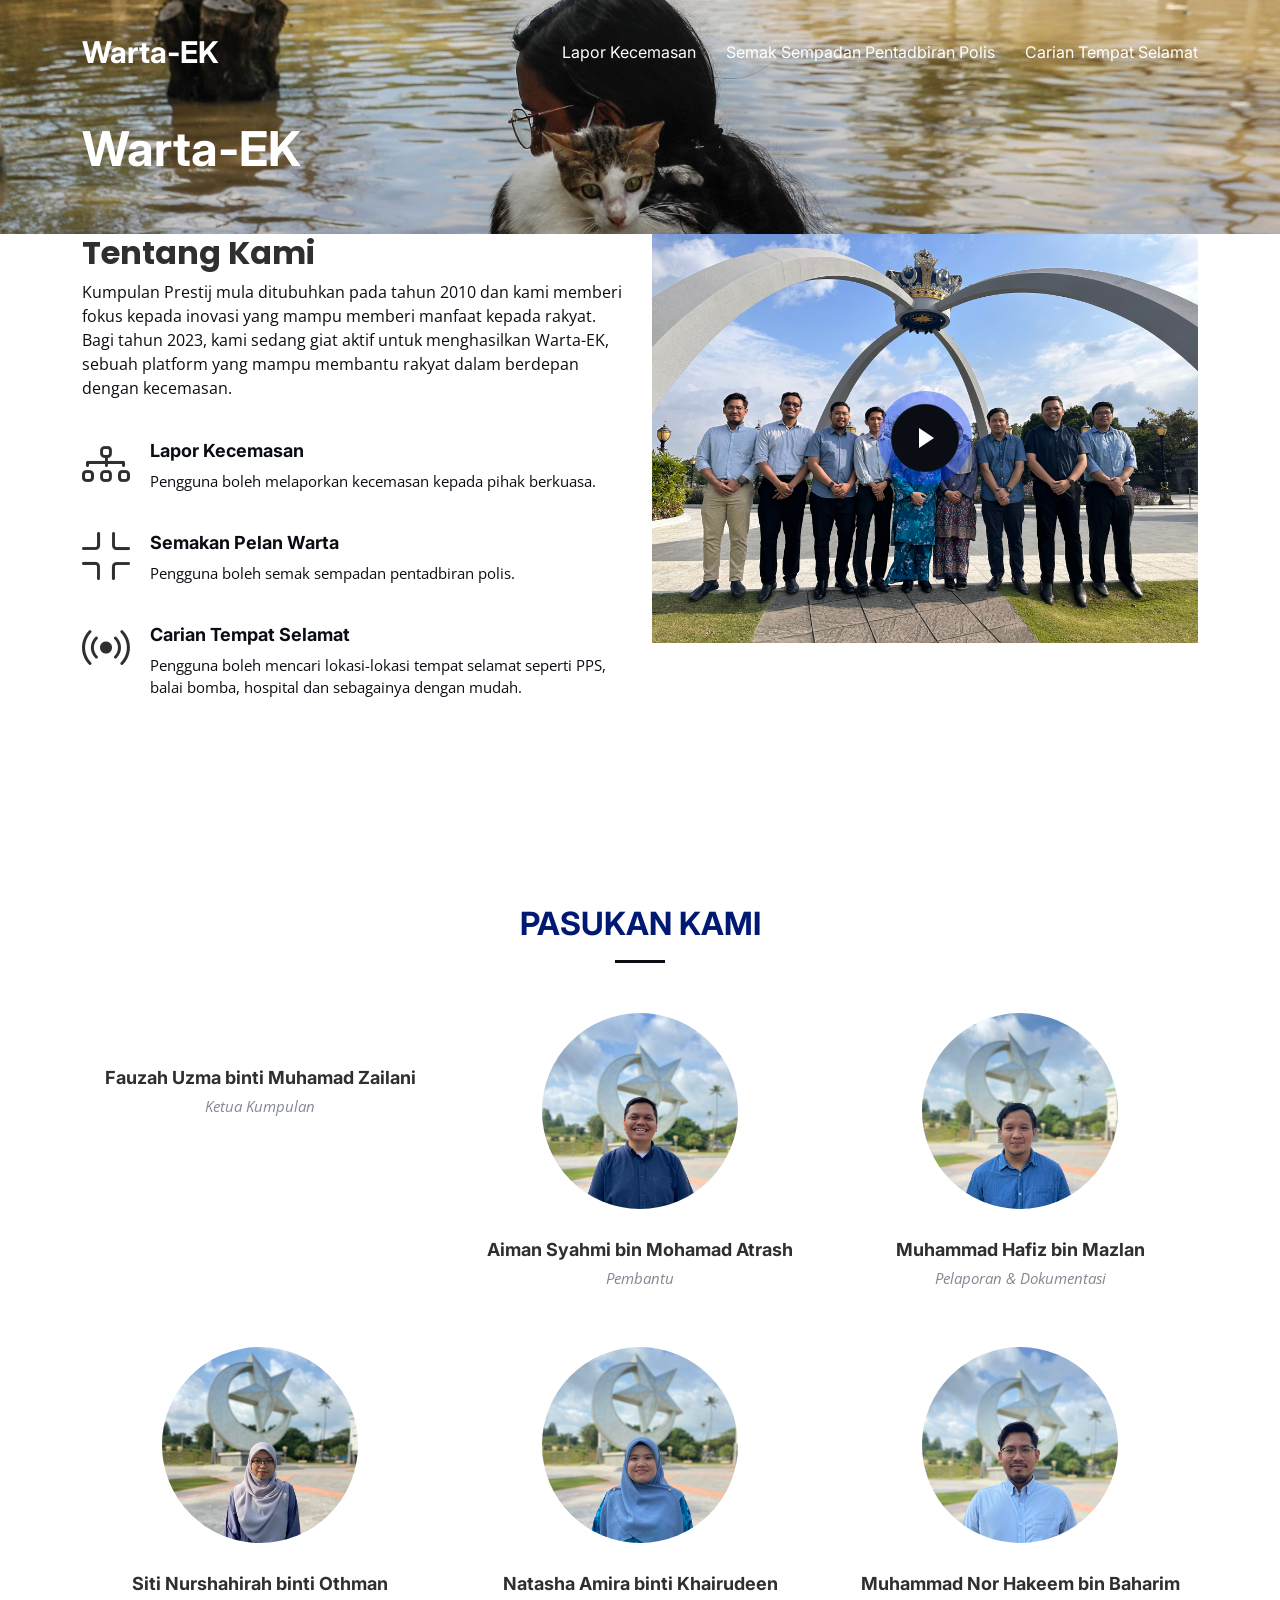
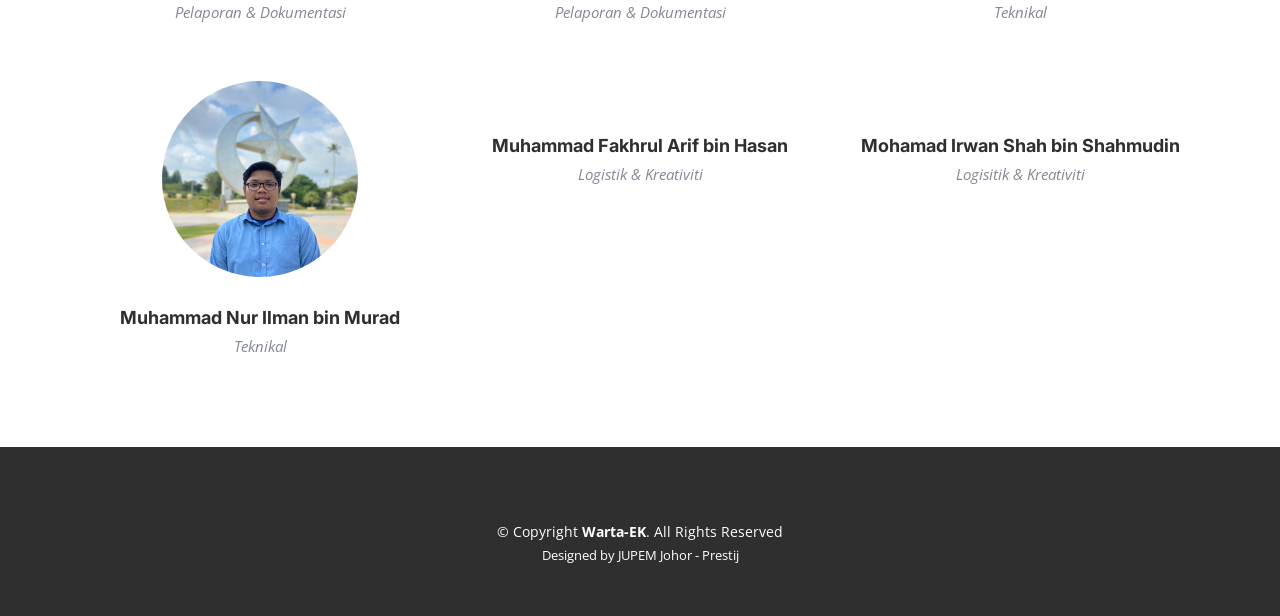
==== commit 3adfbb2a: "commit update tentang kami" ====
--- a/Tentang Kami.html
+++ b/Tentang Kami.html
@@ -5,7 +5,7 @@
   <meta charset="utf-8">
   <meta content="width=device-width, initial-scale=1.0" name="viewport">
 
-  <title>MySID</title>
+  <title>Warta-EK </title>
   <meta content="" name="description">
   <meta content="" name="keywords">
 
@@ -47,7 +47,7 @@
       <a href="index.html" class="logo d-flex align-items-center">
         <!-- Uncomment the line below if you also wish to use an image logo -->
         <!-- <img src="logis-assets/img/logo.png" alt=""> -->
-        <h1>MySID</h1>
+        <h1>Warta-EK</h1>
       </a>
 
       <i class="mobile-nav-toggle mobile-nav-show bi bi-list"></i>
@@ -70,7 +70,7 @@
     <div class="container">
       <div class="row gy-4 d-flex justify-content-between">
         <div class="col-lg-6 order-2 order-lg-1 d-flex flex-column justify-content-center">
-          <h2 data-aos="fade-up">Malaysian Smart Info Disaster</h2>
+          <h2 data-aos="fade-up">Warta-EK</h2>
           <!-- <p data-aos="fade-up" data-aos-delay="100">Laman web ini bertujuan untuk membantu mangsa banjir dengan menyediakan platform di mana mereka boleh melaporkan kes banjir dan mencari tempat perlindungan terdekat di Malaysia. Dalam situasi banjir yang sering berlaku di negara ini, laman web ini memberikan sokongan penting kepada mangsa dan masyarakat secara keseluruhan.</p> -->
            <div class="row gy-4" data-aos="fade-up" data-aos-delay="400"></div>         
         </div>
@@ -103,14 +103,14 @@
               <li data-aos="fade-up" data-aos-delay="100">
                 <i class="bi bi-diagram-3"></i>
                 <div>
-                  <h5><a href="index.html" class="active">Lapor Kejadian Banjir</a></h5>
+                  <h5><a href="index.html" class="active">Lapor Kecemasan</a></h5>
                   <p>Pengguna boleh melaporkan kecemasan kepada pihak berkuasa.</p>
                 </div>
               </li>
               <li data-aos="fade-up" data-aos-delay="200">
                 <i class="bi bi-fullscreen-exit"></i>
                 <div>
-                  <h5><a href="index.html" class="active">Simulasi Banjir</a></h5>
+                  <h5><a href="index.html" class="active">Semakan Pelan Warta</a></h5>
                   <p>Pengguna boleh semak sempadan pentadbiran polis.</p>
                 </div>
               </li>
@@ -139,13 +139,23 @@
 
         <div class="row gy-5">
 
+                    <div class="col-lg-4 col-md-6 member" data-aos="fade-up" data-aos-delay="100">
+            <div class="member-img">
+              <img src="gambar_kik/uzma11.jpeg" class="img-fluid" alt="">
+            </div>
+            <div class="member-info text-center">
+              <h4>Fauzah Uzma binti Muhamad Zailani</h4>
+              <span>Ketua Kumpulan</span>
+            </div>
+          </div><!-- End Team Member -->
+
           <div class="col-lg-4 col-md-6 member" data-aos="fade-up" data-aos-delay="100">
             <div class="member-img">
               <img src="gambar_kik/aiman.jpg" class="img-fluid" alt="">
             </div>
             <div class="member-info text-center">
               <h4>Aiman Syahmi bin Mohamad Atrash</h4>
-              <span>Ketua Kumpulan</span>
+              <span>Pembantu</span>
             </div>
           </div><!-- End Team Member -->
 
@@ -179,7 +189,7 @@
             </div>
           </div><!-- End Team Member -->
 
-          <div class="col-lg-4 col-md-6 member" data-aos="fade-up" data-aos-delay="100">
+          <!-- <div class="col-lg-4 col-md-6 member" data-aos="fade-up" data-aos-delay="100">
             <div class="member-img">
               <img src="gambar_kik/ji.jpg" class="img-fluid" alt="">
             </div>
@@ -187,7 +197,7 @@
               <h4>Muhammad Ezzrul Asraf bin Ahmad Faudzi</h4>
               <span>Pelaporan & Dokumentasi</span>
             </div>
-          </div><!-- End Team Member -->
+          </div>End Team Member -->
 
           <div class="col-lg-4 col-md-6 member" data-aos="fade-up" data-aos-delay="100">
             <div class="member-img">
@@ -211,20 +221,20 @@
 
           <div class="col-lg-4 col-md-6 member" data-aos="fade-up" data-aos-delay="100">
             <div class="member-img">
-              <img src="gambar_kik/akram.jpg" class="img-fluid" alt="">
-            </div>
-            <div class="member-info text-center">
-              <h4>Muhammad Akram bin Azari</h4>
+              <img src="gambar_kik/" class="img-fluid" alt="">
+            </div>
+            <div class="member-info text-center">
+              <h4>Muhammad Fakhrul Arif bin Hasan</h4>
               <span>Logistik & Kreativiti</span>
             </div>
           </div><!-- End Team Member -->
 
           <div class="col-lg-4 col-md-6 member" data-aos="fade-up" data-aos-delay="100">
             <div class="member-img">
-              <img src="gambar_kik/danial.jpg" class="img-fluid" alt="">
-            </div>
-            <div class="member-info text-center">
-              <h4>Mohamad Danial Haikal bin Hairunizam</h4>
+              <img src="gambar_kik/" class="img-fluid" alt="">
+            </div>
+            <div class="member-info text-center">
+              <h4>Mohamad Irwan Shah bin Shahmudin</h4>
               <span>Logisitik & Kreativiti</span>
             </div>
           </div><!-- End Team Member -->
@@ -249,7 +259,7 @@
 
     <div class="container mt-4">
       <div class="copyright">
-        &copy; Copyright <strong><span>mySID</span></strong>. All Rights Reserved
+        &copy; Copyright <strong><span>Warta-EK</span></strong>. All Rights Reserved
       </div>
       <div class="credits">
         <!-- All the links in the footer should remain intact. -->
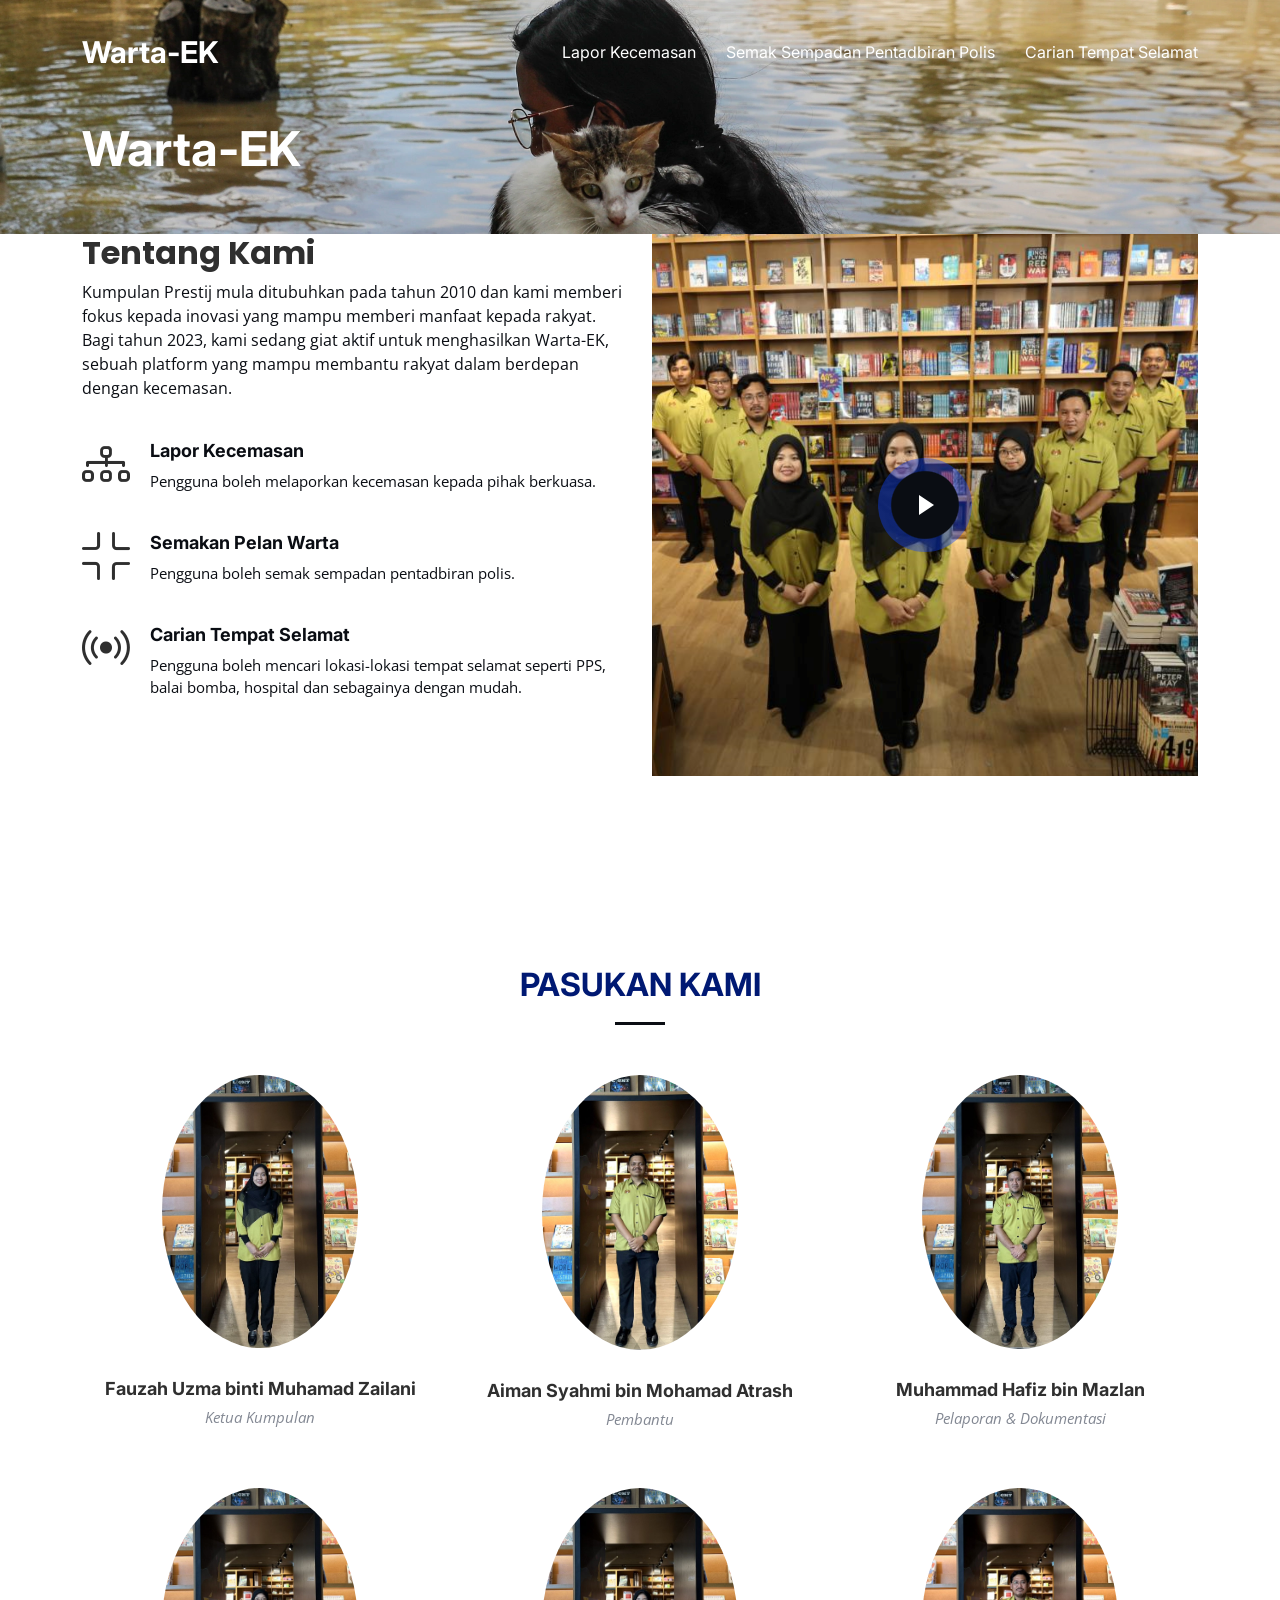
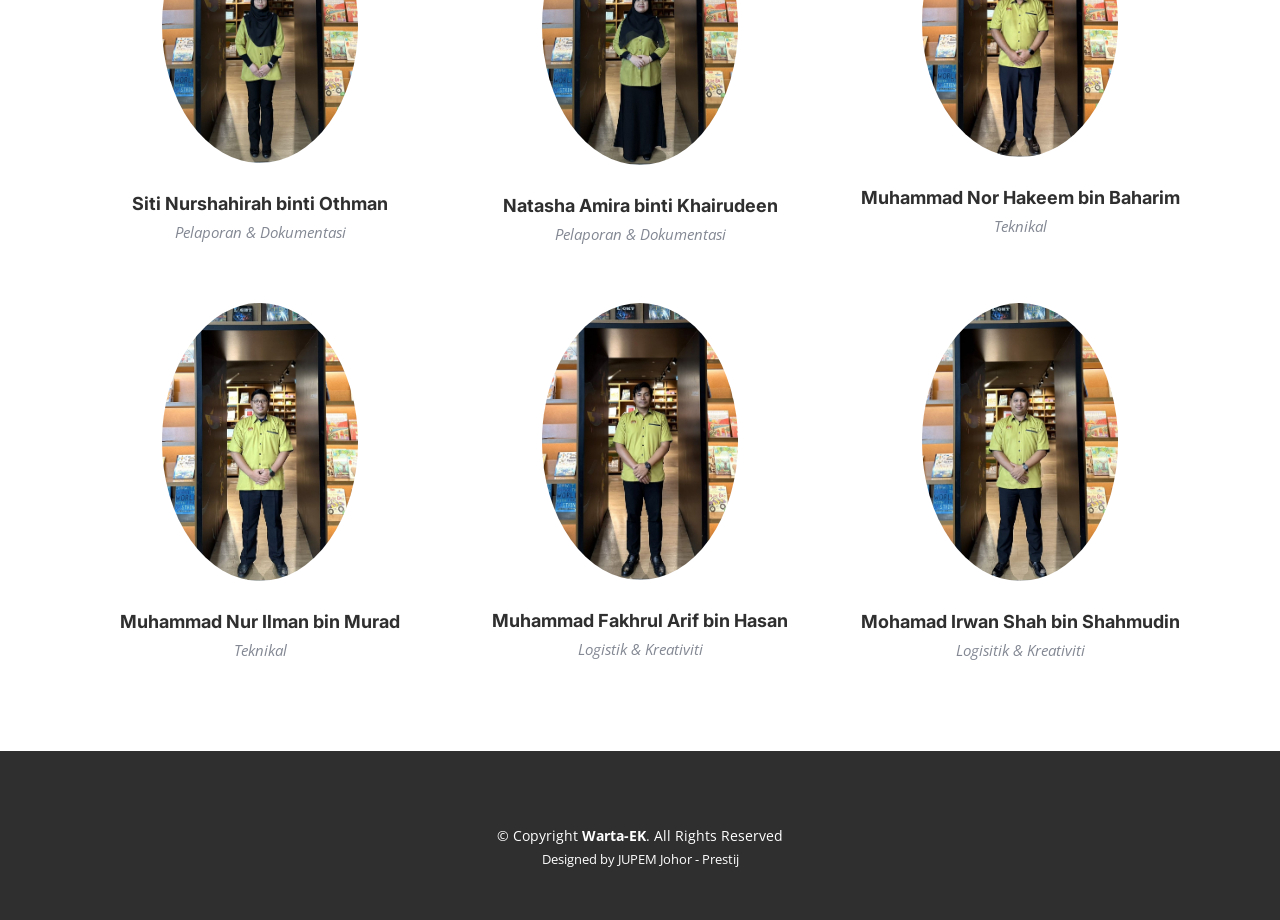
==== commit 0a3e4b48: "22 Sept 2025 Commit" ====
--- a/Tentang Kami.html
+++ b/Tentang Kami.html
@@ -91,7 +91,7 @@
 
         <div class="row gy-4">
           <div class="col-lg-6 position-relative align-self-start order-lg-last order-first">
-            <img src="gambar_kik/kumpulan.jpg" class="img-fluid" alt="">
+            <img src="gambar_kik_2025/kumpulan2025.png" class="img-fluid" alt="">
             <a href="https://youtu.be/jjd_rnGp9uA?si=8xL1IkpUVfkGValc" class="glightbox play-btn"></a>
           </div>
           <div class="col-lg-6 content order-last  order-lg-first">
@@ -141,7 +141,7 @@
 
                     <div class="col-lg-4 col-md-6 member" data-aos="fade-up" data-aos-delay="100">
             <div class="member-img">
-              <img src="gambar_kik/uzma11.jpeg" class="img-fluid" alt="">
+              <img src="gambar_kik_2025/uzma.jpg" class="img-fluid" alt="">
             </div>
             <div class="member-info text-center">
               <h4>Fauzah Uzma binti Muhamad Zailani</h4>
@@ -151,7 +151,7 @@
 
           <div class="col-lg-4 col-md-6 member" data-aos="fade-up" data-aos-delay="100">
             <div class="member-img">
-              <img src="gambar_kik/aiman.jpg" class="img-fluid" alt="">
+              <img src="gambar_kik_2025/aiman.jpg" class="img-fluid" alt="">
             </div>
             <div class="member-info text-center">
               <h4>Aiman Syahmi bin Mohamad Atrash</h4>
@@ -161,7 +161,7 @@
 
           <div class="col-lg-4 col-md-6 member" data-aos="fade-up" data-aos-delay="100">
             <div class="member-img">
-              <img src="gambar_kik/hafiz.jpg" class="img-fluid" alt="">
+              <img src="gambar_kik_2025/hafiz.jpg" class="img-fluid" alt="">
             </div>
             <div class="member-info text-center">
               <h4>Muhammad Hafiz bin Mazlan</h4>
@@ -171,7 +171,7 @@
 
           <div class="col-lg-4 col-md-6 member" data-aos="fade-up" data-aos-delay="100">
             <div class="member-img">
-              <img src="gambar_kik/shira.jpg" class="img-fluid" alt="">
+              <img src="gambar_kik_2025/shira.jpg" class="img-fluid" alt="">
             </div>
             <div class="member-info text-center">
               <h4>Siti Nurshahirah binti Othman</h4>
@@ -181,7 +181,7 @@
 
           <div class="col-lg-4 col-md-6 member" data-aos="fade-up" data-aos-delay="100">
             <div class="member-img">
-              <img src="gambar_kik/tasha.jpg" class="img-fluid" alt="">
+              <img src="gambar_kik_2025/NATASHA-AMIRA-2-1682557072.jpg" class="img-fluid" alt="">
             </div>
             <div class="member-info text-center">
               <h4>Natasha Amira binti Khairudeen</h4>
@@ -201,7 +201,7 @@
 
           <div class="col-lg-4 col-md-6 member" data-aos="fade-up" data-aos-delay="100">
             <div class="member-img">
-              <img src="gambar_kik/akem.jpg" class="img-fluid" alt="">
+              <img src="gambar_kik_2025/hakeem.jpg" class="img-fluid" alt="">
             </div>
             <div class="member-info text-center">
               <h4>Muhammad Nor Hakeem bin Baharim</h4>
@@ -211,7 +211,7 @@
 
           <div class="col-lg-4 col-md-6 member" data-aos="fade-up" data-aos-delay="100">
             <div class="member-img">
-              <img src="gambar_kik/ilman.jpg" class="img-fluid" alt="">
+              <img src="gambar_kik_2025/ilman.jpg" class="img-fluid" alt="">
             </div>
             <div class="member-info text-center">
               <h4>Muhammad Nur Ilman bin Murad</h4>
@@ -221,7 +221,7 @@
 
           <div class="col-lg-4 col-md-6 member" data-aos="fade-up" data-aos-delay="100">
             <div class="member-img">
-              <img src="gambar_kik/" class="img-fluid" alt="">
+              <img src="gambar_kik_2025/fakhrul.jpg" class="img-fluid" alt="">
             </div>
             <div class="member-info text-center">
               <h4>Muhammad Fakhrul Arif bin Hasan</h4>
@@ -231,7 +231,7 @@
 
           <div class="col-lg-4 col-md-6 member" data-aos="fade-up" data-aos-delay="100">
             <div class="member-img">
-              <img src="gambar_kik/" class="img-fluid" alt="">
+              <img src="gambar_kik_2025/irwan.jpg" class="img-fluid" alt="">
             </div>
             <div class="member-info text-center">
               <h4>Mohamad Irwan Shah bin Shahmudin</h4>
